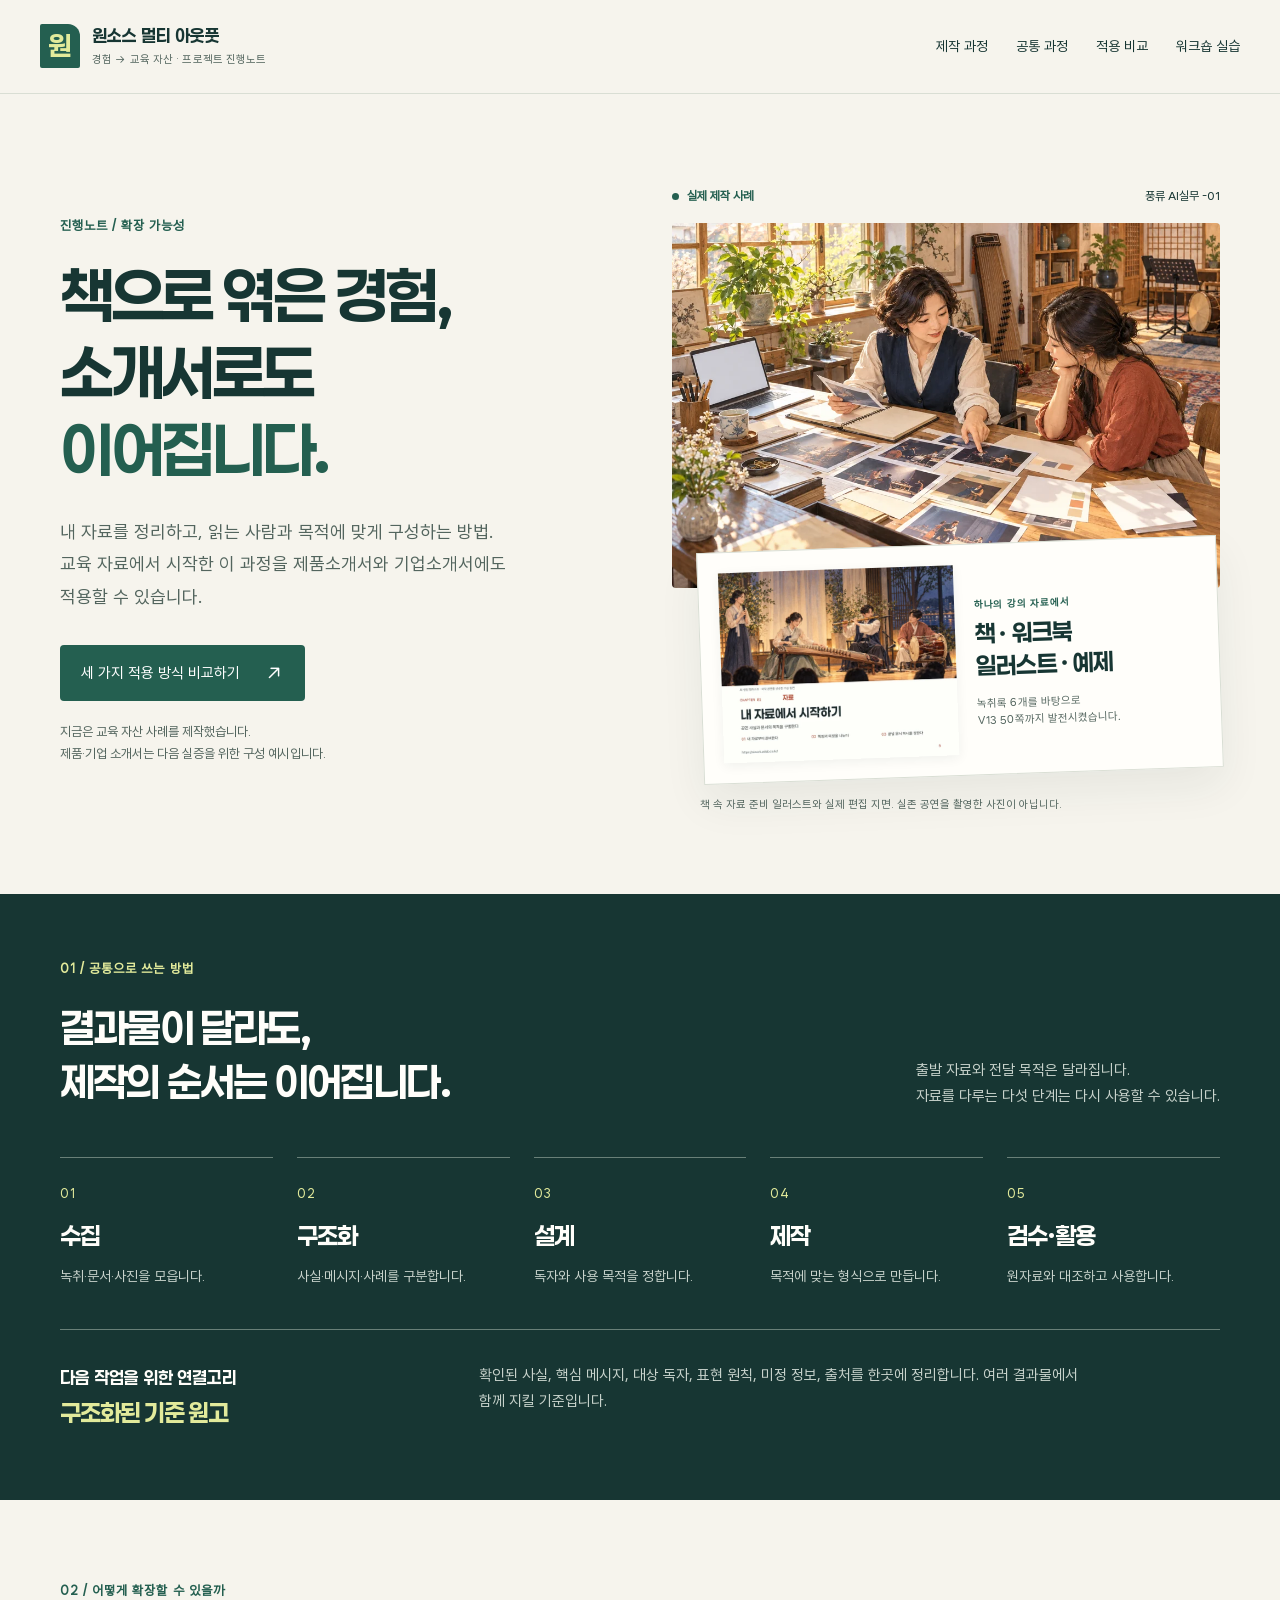
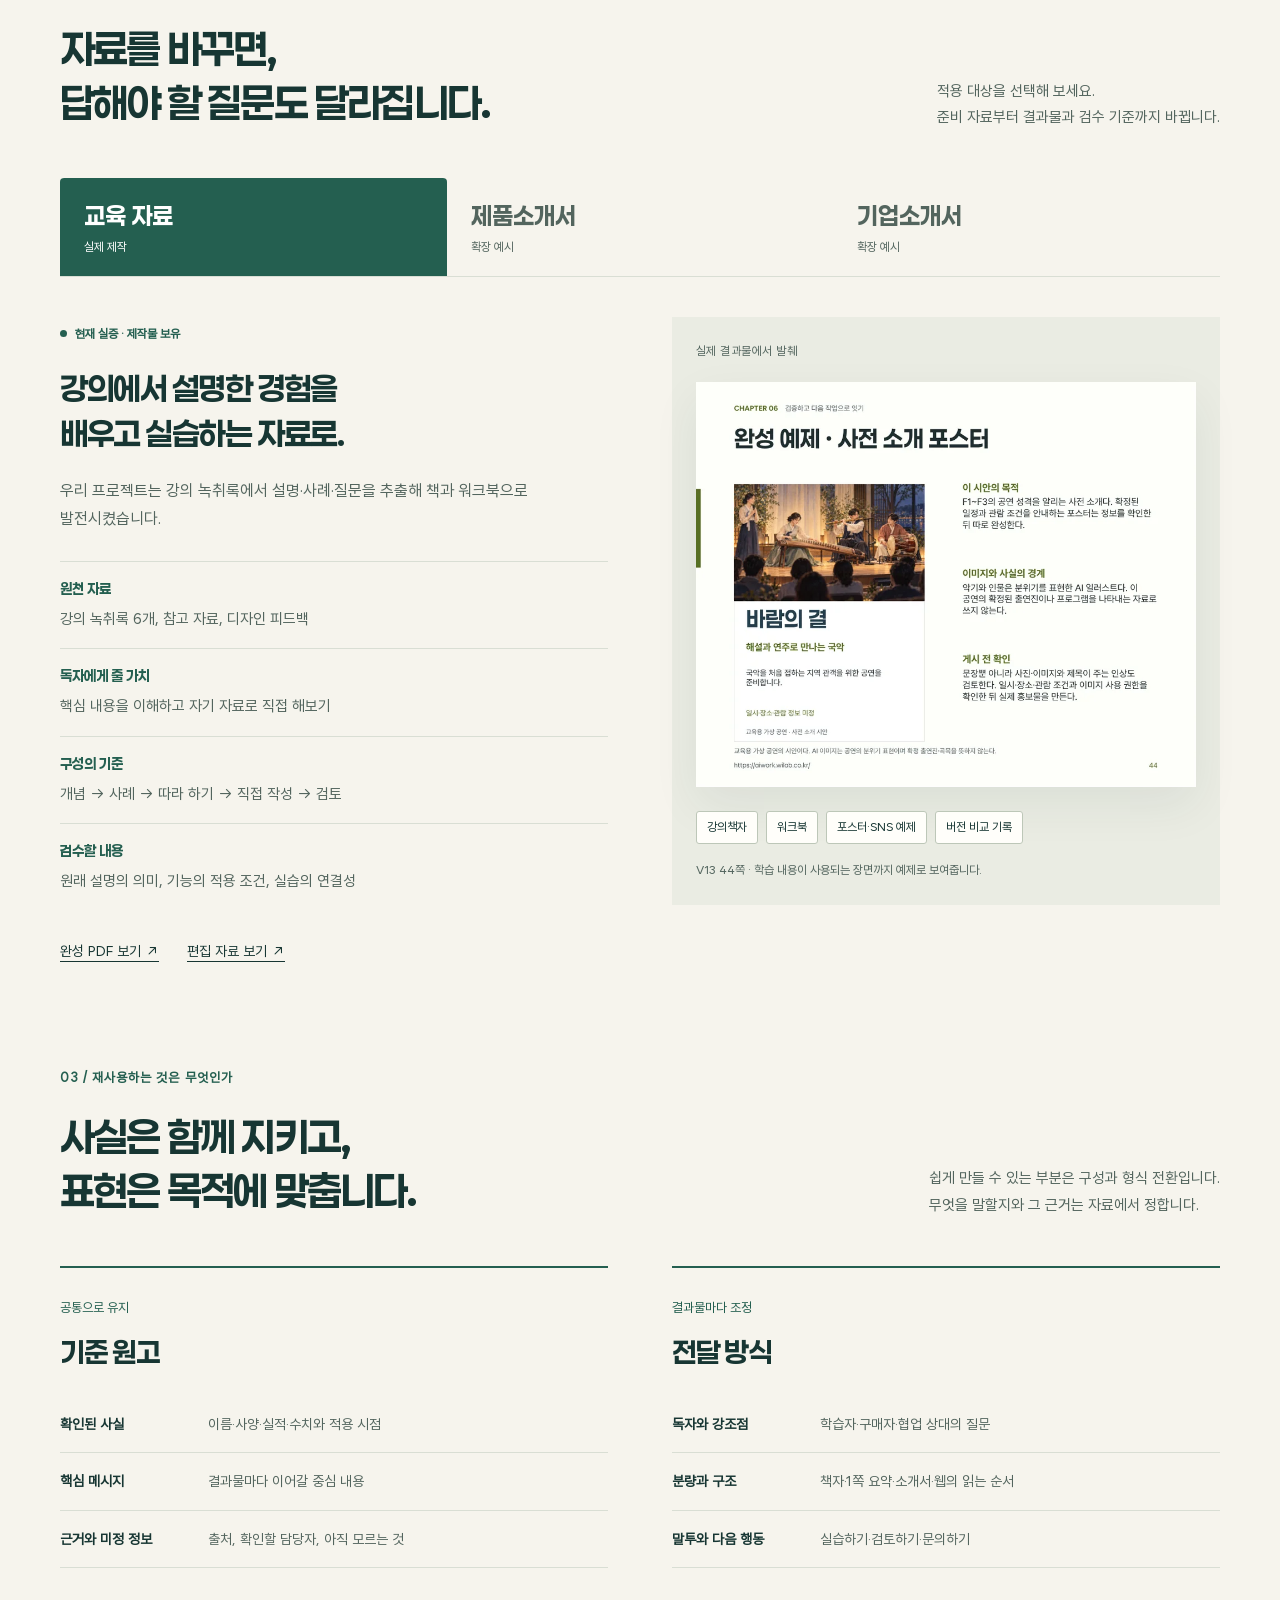
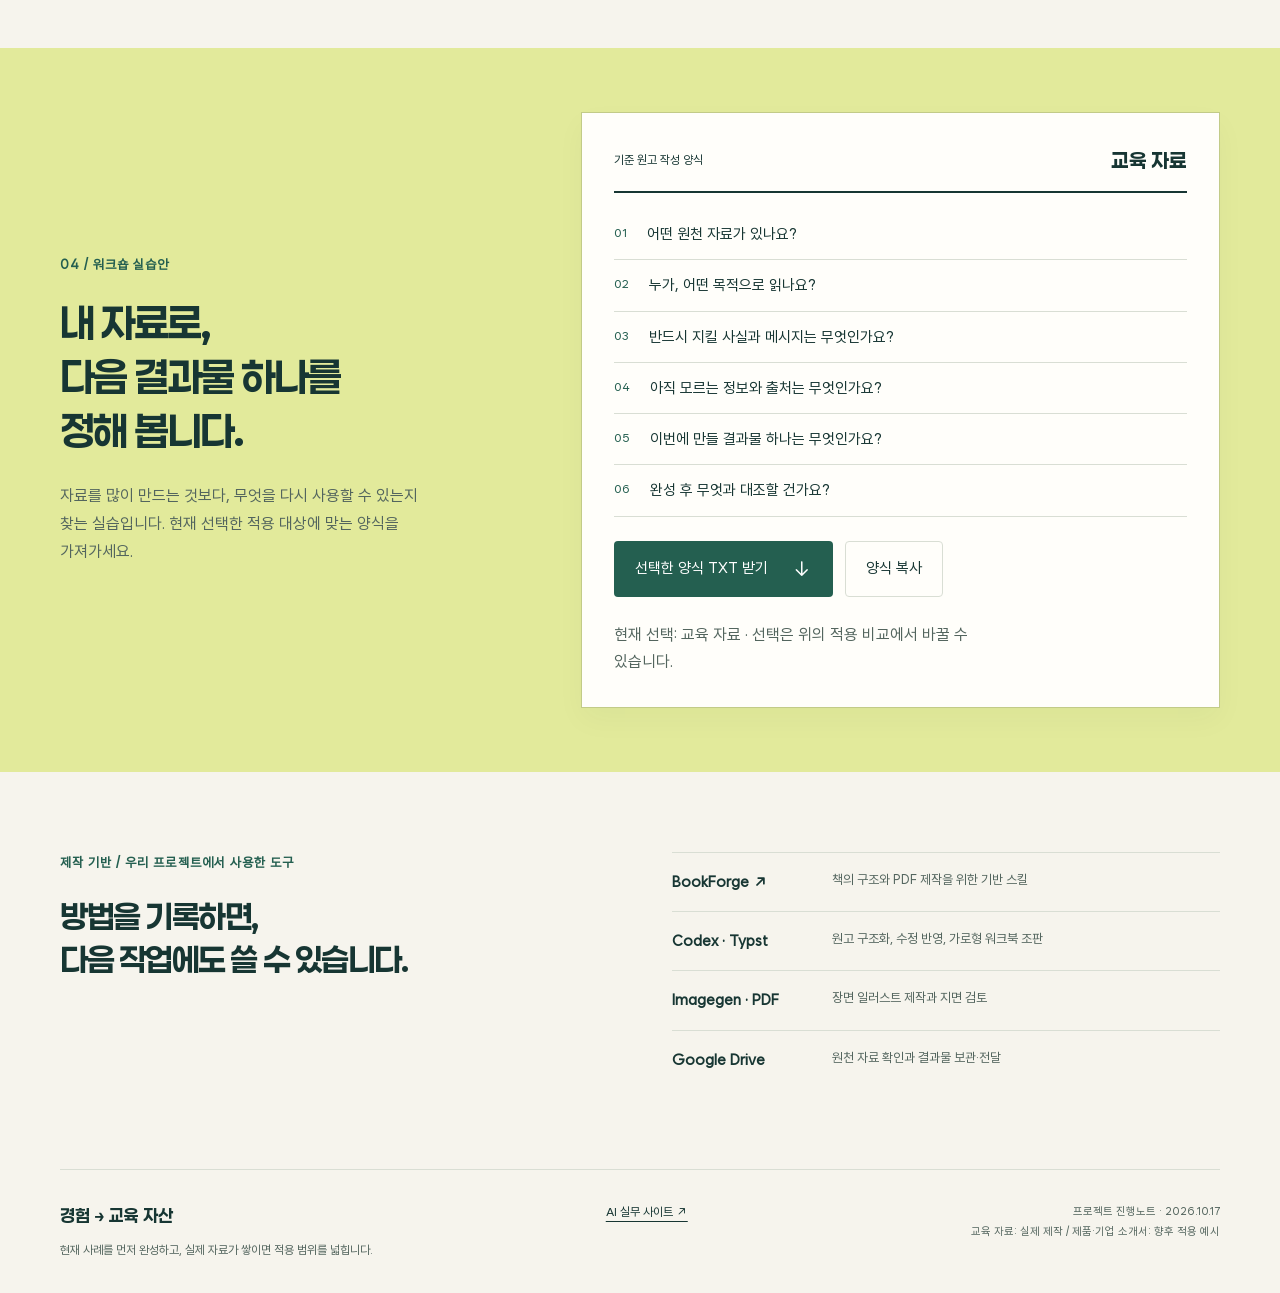
==== expansion.html @ f7e3ece1 "Publish education asset project and workshop site" ====
<!doctype html>
<html lang="ko">
<head>
  <meta charset="utf-8">
  <meta name="viewport" content="width=device-width,initial-scale=1">
  <meta name="description" content="강의 녹취록을 책과 워크북으로 만든 실제 제작 과정에서 제품소개서와 기업소개서로 확장하는 방법을 살펴봅니다.">
  <meta name="theme-color" content="#f6f4ed">
  <title>어디까지 확장할 수 있을까 · 경험에서 교육 자산으로</title>
  <link rel="icon" href="assets/favicon.svg" type="image/svg+xml">
  <link rel="preload" href="assets/WantedSans-Regular.ttf" as="font" type="font/ttf" crossorigin>
  <link rel="stylesheet" href="styles.css">
  <script src="app.js" defer></script>
</head>
<body>
  <a class="skip" href="#main">본문으로 건너뛰기</a>
  <header class="site-header">
    <a class="brand" href="index.html"><span class="brand-mark" aria-hidden="true">원</span><span>원소스 멀티 아웃풋<small>경험 → 교육 자산 · 프로젝트 진행노트</small></span></a>
    <nav aria-label="페이지 목차"><a href="index.html">제작 과정</a><a href="#process">공통 과정</a><a href="#cases">적용 비교</a><a href="#workshop">워크숍 실습</a></nav>
  </header>
  <main id="main">
    <section class="hero section-width" aria-labelledby="hero-title">
      <div class="hero-copy">
        <p class="eyebrow">진행노트 / 확장 가능성</p>
        <h1 id="hero-title">책으로 엮은 경험,<br>소개서로도<br><span>이어집니다.</span></h1>
        <p class="hero-lede">내 자료를 정리하고, 읽는 사람과 목적에 맞게 구성하는 방법. 교육 자료에서 시작한 이 과정을 제품소개서와 기업소개서에도 적용할 수 있습니다.</p>
        <a class="button primary" href="#cases">세 가지 적용 방식 비교하기 <span aria-hidden="true">↗</span></a>
        <p class="hero-note">지금은 교육 자산 사례를 제작했습니다.<br>제품·기업 소개서는 다음 실증을 위한 구성 예시입니다.</p>
      </div>
      <figure class="hero-visual">
        <div class="visual-heading"><span class="status actual">실제 제작 사례</span><span>풍류 AI실무 -01</span></div>
        <img class="scene" src="assets/planning.webp" width="1000" height="667" alt="공연 사진과 문서를 함께 검토하는 자료 준비 장면. 책 제작에 사용한 AI 생성 일러스트." fetchpriority="high">
        <div class="proof-paper">
          <img src="assets/book-page.webp" width="620" height="502" alt="V13 책의 장 도입 지면. 국악 공연 일러스트 아래 제목과 학습 항목이 배치되어 있다.">
          <div><span class="eyebrow">하나의 강의 자료에서</span><strong>책 · 워크북<br>일러스트 · 예제</strong><p>녹취록 6개를 바탕으로<br>V13 50쪽까지 발전시켰습니다.</p></div>
        </div>
        <figcaption>책 속 자료 준비 일러스트와 실제 편집 지면. 실존 공연을 촬영한 사진이 아닙니다.</figcaption>
      </figure>
    </section>

    <section id="process" class="process-band" aria-labelledby="process-title">
      <div class="section-width">
        <div class="section-heading"><div><p class="eyebrow">01 / 공통으로 쓰는 방법</p><h2 id="process-title">결과물이 달라도,<br>제작의 순서는 이어집니다.</h2></div><p>출발 자료와 전달 목적은 달라집니다.<br>자료를 다루는 다섯 단계는 다시 사용할 수 있습니다.</p></div>
        <ol class="steps">
          <li><span>01</span><h3>수집</h3><p>녹취·문서·사진을 모읍니다.</p></li>
          <li><span>02</span><h3>구조화</h3><p>사실·메시지·사례를 구분합니다.</p></li>
          <li><span>03</span><h3>설계</h3><p>독자와 사용 목적을 정합니다.</p></li>
          <li><span>04</span><h3>제작</h3><p>목적에 맞는 형식으로 만듭니다.</p></li>
          <li><span>05</span><h3>검수·활용</h3><p>원자료와 대조하고 사용합니다.</p></li>
        </ol>
        <div class="source-rule"><strong>다음 작업을 위한 연결고리<br><span>구조화된 기준 원고</span></strong><p>확인된 사실, 핵심 메시지, 대상 독자, 표현 원칙, 미정 정보, 출처를 한곳에 정리합니다. 여러 결과물에서 함께 지킬 기준입니다.</p></div>
      </div>
    </section>

    <section id="cases" class="section-width case-section" aria-labelledby="cases-title">
      <div class="section-heading"><div><p class="eyebrow">02 / 어떻게 확장할 수 있을까</p><h2 id="cases-title">자료를 바꾸면,<br>답해야 할 질문도 달라집니다.</h2></div><p>적용 대상을 선택해 보세요.<br>준비 자료부터 결과물과 검수 기준까지 바뀝니다.</p></div>
      <div class="tabs" role="tablist" aria-label="적용 대상 선택">
        <button type="button" role="tab" id="tab-education" aria-selected="true" aria-controls="panel-education" data-case="education">교육 자료<span>실제 제작</span></button>
        <button type="button" role="tab" id="tab-product" aria-selected="false" aria-controls="panel-product" tabindex="-1" data-case="product">제품소개서<span>확장 예시</span></button>
        <button type="button" role="tab" id="tab-company" aria-selected="false" aria-controls="panel-company" tabindex="-1" data-case="company">기업소개서<span>확장 예시</span></button>
      </div>

      <article id="panel-education" class="case-panel" role="tabpanel" aria-labelledby="tab-education" tabindex="0" data-case-panel="education">
        <div class="case-info"><p class="status actual">현재 실증 · 제작물 보유</p><h3>강의에서 설명한 경험을<br>배우고 실습하는 자료로.</h3><p>우리 프로젝트는 강의 녹취록에서 설명·사례·질문을 추출해 책과 워크북으로 발전시켰습니다.</p><dl class="case-facts"><div><dt>원천 자료</dt><dd>강의 녹취록 6개, 참고 자료, 디자인 피드백</dd></div><div><dt>독자에게 줄 가치</dt><dd>핵심 내용을 이해하고 자기 자료로 직접 해보기</dd></div><div><dt>구성의 기준</dt><dd>개념 → 사례 → 따라 하기 → 직접 작성 → 검토</dd></div><div><dt>검수할 내용</dt><dd>원래 설명의 의미, 기능의 적용 조건, 실습의 연결성</dd></div></dl><div class="case-links"><a href="downloads/pungryu-ai-workbook-v13.pdf" target="_blank" rel="noopener">완성 PDF 보기 ↗</a><a href="downloads/editable-manuscript-v13.zip" target="_blank" rel="noopener">편집 자료 보기 ↗</a></div></div>
        <div class="case-visual education-visual"><div class="paper-label">실제 결과물에서 발췌</div><img src="assets/example-page.webp" width="900" height="729" alt="국악 공연 포스터 시안과 제작 목적, 이미지와 사실의 구분, 게시 전 검토 설명을 함께 배치한 V13 44쪽." loading="lazy"><div class="output-tags"><span>강의책자</span><span>워크북</span><span>포스터·SNS 예제</span><span>버전 비교 기록</span></div><p class="visual-caption">V13 44쪽 · 학습 내용이 사용되는 장면까지 예제로 보여줍니다.</p></div>
      </article>

      <article id="panel-product" class="case-panel" role="tabpanel" aria-labelledby="tab-product" tabindex="0" data-case-panel="product" hidden>
        <div class="case-info"><p class="status proposed">향후 적용 예시 · 실증 전</p><h3>제품 정보를 모아,<br>고객이 선택할 이유로.</h3><p>제품의 사양을 나열하는 데서 출발해, 누구의 어떤 문제를 해결하는지 설명하는 소개서로 구성할 수 있습니다.</p><dl class="case-facts"><div><dt>원천 자료</dt><dd>제품 사진, 사양표, 사용법, 사용 사례, 성능 근거</dd></div><div><dt>독자에게 줄 가치</dt><dd>제품이 필요한 이유와 내 상황에 맞는지 판단하기</dd></div><div><dt>구성의 기준</dt><dd>고객 문제 → 제품 가치 → 특징·사용법 → 근거 → 문의</dd></div><div><dt>검수할 내용</dt><dd>모델명·사양·가격, 성능 표현의 근거, 사진과 실제 제품의 일치</dd></div></dl><p class="case-boundary">현재 제품소개서를 완성했다는 뜻은 아닙니다. 실제 제품 자료를 확보한 뒤 같은 과정으로 검증할 다음 적용안입니다.</p></div>
        <div class="case-visual"><div class="paper-label">제품소개서 구성 예시</div><div class="document product-document"><div class="document-top">PRODUCT / 제품명 입력</div><h4>누구의 어떤 문제를<br>해결하는 제품인가?</h4><div class="product-photo-slot"><span>실제 제품 사진을 넣는 자리</span></div><div class="document-body"><div><span>01</span><strong>고객의 상황</strong><p>어떤 불편과 필요가 있는가</p></div><div><span>02</span><strong>핵심 가치</strong><p>확인된 특징이 어떤 도움을 주는가</p></div><div><span>03</span><strong>선택의 근거</strong><p>사양·사용 사례·검증 자료로 설명</p></div></div></div><div class="output-tags"><span>상세 소개서</span><span>영업용 1쪽 요약</span><span>제안서 삽입 페이지</span><span>웹 제품 소개</span></div></div>
      </article>

      <article id="panel-company" class="case-panel" role="tabpanel" aria-labelledby="tab-company" tabindex="0" data-case-panel="company" hidden>
        <div class="case-info"><p class="status proposed">향후 적용 예시 · 실증 전</p><h3>회사의 자료를 모아,<br>함께 일할 이유로.</h3><p>회사 개요와 실적을 정리한 기준 원고에서 출발해, 만나는 고객과 제안 목적에 맞는 기업소개서를 구성할 수 있습니다.</p><dl class="case-facts"><div><dt>원천 자료</dt><dd>회사 개요, 주요 사업, 핵심 역량, 프로젝트 기록, 인증 자료</dd></div><div><dt>독자에게 줄 가치</dt><dd>어떤 일을 맡길 수 있고, 왜 협업할 만한지 판단하기</dd></div><div><dt>구성의 기준</dt><dd>회사 정체성 → 해결할 문제 → 역량 → 실적 → 협업 제안</dd></div><div><dt>검수할 내용</dt><dd>연혁·인증·실적, 공개 가능한 고객사와 사례, 제공 가능한 업무 범위</dd></div></dl><p class="case-boundary">현재 기업소개서를 제작·검증한 사례는 아닙니다. 실제 회사 자료와 공개 범위를 확인한 뒤 진행할 적용안입니다.</p></div>
        <div class="case-visual"><div class="paper-label">기업소개서 구성 예시</div><div class="document company-document"><div class="document-top">COMPANY / 회사명 입력</div><h4>어떤 일을 맡길 수 있는<br>회사인가?</h4><p class="document-intro">대상 고객과 제공하는 가치를 한 문장으로 정리합니다.</p><div class="company-capabilities"><span>주요 사업</span><span>핵심 역량</span><span>검증된 실적</span></div><div class="company-case"><small>프로젝트 사례</small><strong>과제 · 수행 내용 · 확인된 결과</strong><p>고객명과 수치는 공개 가능한 실제 자료로 채웁니다.</p></div><p class="document-close">이번 고객에게 제안할 협업 범위</p></div><div class="output-tags"><span>기업소개서</span><span>미팅용 요약본</span><span>고객별 제안 자료</span><span>회사 웹 소개</span></div></div>
      </article>
      <noscript><p class="no-script">선택 기능은 JavaScript가 필요합니다. 교육 자료는 개념·사례·실습을, 제품소개서는 고객 문제·제품 가치·근거를, 기업소개서는 회사 정체성·역량·실적·협업을 중심으로 구성합니다. 아래 공통 과정과 실습 항목은 그대로 읽을 수 있습니다.</p></noscript>
    </section>

    <section class="section-width reuse-section" aria-labelledby="reuse-title">
      <div class="section-heading"><div><p class="eyebrow">03 / 재사용하는 것은 무엇인가</p><h2 id="reuse-title">사실은 함께 지키고,<br>표현은 목적에 맞춥니다.</h2></div><p>쉽게 만들 수 있는 부분은 구성과 형식 전환입니다.<br>무엇을 말할지와 그 근거는 자료에서 정합니다.</p></div>
      <div class="reuse-columns"><div><span class="reuse-kicker">공통으로 유지</span><h3>기준 원고</h3><ul><li><strong>확인된 사실</strong><span>이름·사양·실적·수치와 적용 시점</span></li><li><strong>핵심 메시지</strong><span>결과물마다 이어갈 중심 내용</span></li><li><strong>근거와 미정 정보</strong><span>출처, 확인할 담당자, 아직 모르는 것</span></li></ul></div><div><span class="reuse-kicker">결과물마다 조정</span><h3>전달 방식</h3><ul><li><strong>독자와 강조점</strong><span>학습자·구매자·협업 상대의 질문</span></li><li><strong>분량과 구조</strong><span>책자·1쪽 요약·소개서·웹의 읽는 순서</span></li><li><strong>말투와 다음 행동</strong><span>실습하기·검토하기·문의하기</span></li></ul></div></div>
    </section>

    <section id="workshop" class="workshop-band" aria-labelledby="workshop-title"><div class="section-width workshop-grid"><div><p class="eyebrow">04 / 워크숍 실습안</p><h2 id="workshop-title">내 자료로,<br>다음 결과물 하나를<br>정해 봅니다.</h2><p>자료를 많이 만드는 것보다, 무엇을 다시 사용할 수 있는지 찾는 실습입니다. 현재 선택한 적용 대상에 맞는 양식을 가져가세요.</p></div><div class="worksheet"><div class="worksheet-head"><span>기준 원고 작성 양식</span><strong id="template-kind">교육 자료</strong></div><ol><li><span>01</span>어떤 원천 자료가 있나요?</li><li><span>02</span>누가, 어떤 목적으로 읽나요?</li><li><span>03</span>반드시 지킬 사실과 메시지는 무엇인가요?</li><li><span>04</span>아직 모르는 정보와 출처는 무엇인가요?</li><li><span>05</span>이번에 만들 결과물 하나는 무엇인가요?</li><li><span>06</span>완성 후 무엇과 대조할 건가요?</li></ol><div class="worksheet-actions"><button class="button primary" id="download-template" type="button">선택한 양식 TXT 받기 <span aria-hidden="true">↓</span></button><button class="button secondary" id="copy-template" type="button">양식 복사</button></div><p id="copy-status" class="copy-status" role="status" aria-live="polite">현재 선택: 교육 자료 · 선택은 위의 적용 비교에서 바꿀 수 있습니다.</p></div></div></section>

    <section id="tools" class="section-width tools-section" aria-labelledby="tools-title"><div><p class="eyebrow">제작 기반 / 우리 프로젝트에서 사용한 도구</p><h2 id="tools-title">방법을 기록하면,<br>다음 작업에도 쓸 수 있습니다.</h2></div><div class="tool-list"><a href="https://github.com/gongnyang/bookforge" target="_blank" rel="noopener"><strong>BookForge ↗</strong><span>책의 구조와 PDF 제작을 위한 기반 스킬</span></a><div><strong>Codex · Typst</strong><span>원고 구조화, 수정 반영, 가로형 워크북 조판</span></div><div><strong>Imagegen · PDF</strong><span>장면 일러스트 제작과 지면 검토</span></div><div><strong>Google Drive</strong><span>원천 자료 확인과 결과물 보관·전달</span></div></div></section>
  </main>
  <footer class="site-footer section-width"><div><strong>경험 → 교육 자산</strong><p>현재 사례를 먼저 완성하고, 실제 자료가 쌓이면 적용 범위를 넓힙니다.</p></div><a href="https://aiwork.wilab.co.kr/" target="_blank" rel="noopener">AI 실무 사이트 ↗</a><small>프로젝트 진행노트 · 2026.10.17<br>교육 자료: 실제 제작 / 제품·기업 소개서: 향후 적용 예시</small></footer>
</body>
</html>
---- styles.css ----
@font-face{font-family:Wanted;src:url('assets/WantedSans-Regular.ttf') format('truetype');font-weight:400;font-display:swap}
@font-face{font-family:Paperlogy;src:url('assets/Paperlogy-7Bold.ttf') format('truetype');font-weight:700;font-display:swap}
:root{--paper:#f6f4ed;--surface:#fffefa;--ink:#173633;--muted:#53655e;--line:#d9ded4;--green:#245f50;--lime:#e2ea9b;--rust:#a9442d;--brown:#8a4b15;--white:#fff;--space:4px;--radius:4px;--shadow:0 18px 44px #17363312;--body:Wanted,Arial,sans-serif;--display:Paperlogy,Wanted,sans-serif}
.skip:not(:focus){clip-path:inset(50%)}
*{box-sizing:border-box}html{scroll-behavior:smooth;scroll-padding-top:112px}body{margin:0;background:var(--paper);color:var(--ink);font:400 17px/1.75 var(--body);word-break:keep-all;overflow-wrap:break-word}a{color:inherit;text-underline-offset:5px}button{font:inherit}button,a{-webkit-tap-highlight-color:transparent}button{cursor:pointer}img{max-width:100%;height:auto;display:block}h1,h2,h3,h4,p,figure{margin:0}h1,h2,h3,h4{font-family:var(--display);font-weight:700;letter-spacing:-.045em;line-height:1.35}p{color:var(--muted)}ul,ol{padding:0;margin:0}a:focus-visible,button:focus-visible,[tabindex]:focus-visible{outline:3px solid var(--rust);outline-offset:5px}.section-width{width:min(1160px,calc(100% - 80px));margin-inline:auto}.eyebrow{font-size:13px;letter-spacing:.08em;font-weight:700;color:var(--green);margin-bottom:20px}.skip{position:fixed;top:8px;left:16px;transform:translateY(-180%);padding:12px 20px;background:var(--ink);color:var(--white);z-index:20}.skip:focus{transform:none}
.site-header{max-width:1320px;margin:auto;display:flex;align-items:center;justify-content:space-between;gap:24px;padding:24px 40px;border-bottom:1px solid var(--line);background:var(--paper)}.brand{text-decoration:none;display:flex;gap:12px;align-items:center;font-family:var(--display);font-size:17px;line-height:1.4}.brand-mark{width:40px;height:44px;background:var(--green);color:var(--lime);display:grid;place-items:center;font-size:27px;border-radius:2px 12px 2px 2px}.brand small{display:block;font:400 11px/1.5 var(--body);color:var(--muted);letter-spacing:.01em;margin-top:4px}.site-header nav{display:flex;gap:28px;font-size:14px}.site-header nav a{text-decoration:none;padding-block:10px}.site-header nav a:hover{color:var(--rust);text-decoration:underline}
.hero{display:grid;grid-template-columns:1fr 1fr;gap:64px;padding-block:72px 80px;align-items:center}.hero h1{font-size:clamp(42px,4.8vw,68px);line-height:1.25;letter-spacing:-.055em}.hero h1 span{color:var(--green)}.hero-lede{max-width:450px;font-size:18px;line-height:1.8;margin-top:28px}.button{min-height:48px;padding:12px 20px;display:inline-flex;align-items:center;justify-content:center;gap:24px;text-decoration:none;border:1px solid transparent;border-radius:var(--radius);font-size:15px;line-height:1.5}.button span{font-size:20px}.primary{color:var(--white);background:var(--green)}.primary:hover{background:var(--ink)}.secondary{background:transparent;color:var(--ink);border-color:var(--line)}.secondary:hover{background:var(--paper)}.hero .button{margin-top:32px}.hero-note{font-size:13px;margin-top:20px;line-height:1.7}.hero-visual{min-width:0;position:relative;padding-top:20px}.visual-heading{font-size:12px;display:flex;justify-content:space-between;align-items:center;gap:16px;padding-bottom:16px}.status{font-size:12px;line-height:1.5;font-weight:700;display:inline-flex;align-items:center;gap:8px;color:var(--green)}.status:before{content:'';width:7px;height:7px;flex:none;border-radius:50%;background:currentColor}.proposed{color:var(--brown)}.scene{width:100%;border-radius:var(--radius);aspect-ratio:1.5;object-fit:cover}.proof-paper{position:relative;margin-top:-44px;margin-left:28px;background:var(--surface);padding:20px;display:grid;grid-template-columns:1.05fr 1fr;gap:20px;box-shadow:var(--shadow);border:1px solid var(--line);align-items:center;transform:rotate(-2deg)}.proof-paper img{box-shadow:0 3px 12px #17363310}.proof-paper strong{font:700 24px/1.35 var(--display);display:block;letter-spacing:-.035em}.proof-paper .eyebrow{font-size:10px;margin-bottom:8px}.proof-paper p{font-size:11px;line-height:1.6;margin-top:12px}.hero-visual figcaption{font-size:11px;line-height:1.7;margin-top:20px;padding-left:28px;color:var(--muted)}
.section-heading{display:flex;align-items:flex-end;justify-content:space-between;gap:40px;margin-bottom:48px}.section-heading h2,.workshop-grid h2,.tools-section h2{font-size:40px}.section-heading>p{max-width:380px;font-size:15px}.process-band{background:var(--ink);color:var(--surface);padding-block:64px}.process-band .eyebrow{color:var(--lime)}.process-band p{color:#c7d2cb}.steps{display:grid;grid-template-columns:repeat(5,minmax(0,1fr));gap:24px;list-style:none}.steps li{border-top:1px solid #698078;padding-top:20px}.steps li>span{font-size:13px;color:var(--lime);letter-spacing:.06em}.steps h3{font-size:24px;margin:12px 0}.steps p{font-size:14px}.source-rule{border-top:1px solid #698078;margin-top:40px;padding-top:32px;display:grid;grid-template-columns:1fr 2fr;gap:48px}.source-rule strong{font:700 17px/1.8 var(--display)}.source-rule strong span{color:var(--lime);font-size:24px;letter-spacing:-.04em}.source-rule p{font-size:15px;max-width:600px}
.case-section{padding-block:80px 64px}.tabs{display:grid;grid-template-columns:repeat(3,minmax(0,1fr));gap:0;border-bottom:1px solid var(--line);margin-bottom:40px}.tabs button{padding:20px 24px;min-height:88px;border:0;color:var(--muted);background:transparent;text-align:left;font:700 24px/1.5 var(--display);border-radius:var(--radius) var(--radius) 0 0}.tabs span{display:block;font:400 12px/1.5 var(--body);margin-top:4px}.tabs button[aria-selected=true]{background:var(--green);color:var(--white)}.tabs button[aria-selected=false]:hover{background:#e8ece3;color:var(--ink)}.case-panel{display:grid;grid-template-columns:1fr 1fr;gap:64px;align-items:start}.case-panel[hidden]{display:none}.case-info h3{font-size:32px;line-height:1.4;margin:20px 0}.case-info>p:not(.status){font-size:16px}.case-facts{margin:28px 0 0}.case-facts>div{padding:16px 0;border-top:1px solid var(--line)}.case-facts dt{font:700 14px/1.5 var(--display);color:var(--green);margin-bottom:8px}.case-facts dd{margin:0;font-size:15px;line-height:1.7;color:var(--muted)}.case-links{display:flex;flex-wrap:wrap;gap:12px 28px;margin-top:20px;font-size:14px}.case-links a{padding-block:8px}.case-boundary{border-top:1px solid var(--line);padding-top:20px;margin-top:4px;font-size:13px!important;line-height:1.8}.case-visual{background:#eaece3;padding:24px}.paper-label{font-size:12px;letter-spacing:.04em;color:var(--muted);margin-bottom:20px}.case-visual>img{background:var(--surface);box-shadow:var(--shadow);width:100%}.output-tags{display:flex;gap:8px;flex-wrap:wrap;margin-top:24px}.output-tags span{border:1px solid #bdc7b8;border-radius:3px;padding:5px 10px;font-size:12px;color:var(--ink);background:var(--surface)}.visual-caption{font-size:12px;line-height:1.7;margin-top:16px}.document{background:var(--surface);padding:28px;min-height:440px;box-shadow:var(--shadow)}.document-top{font-size:10px;letter-spacing:.08em;border-bottom:1px solid var(--line);padding-bottom:12px;color:var(--muted)}.document h4{font-size:26px;margin-top:24px;line-height:1.4}.product-photo-slot{margin-top:24px;min-height:92px;background:#f0e4d5;display:grid;place-items:center;color:var(--brown);border:1px dashed #bc9669;font-size:12px}.document-body{margin-top:24px;display:grid;gap:12px}.document-body>div{display:grid;grid-template-columns:24px 1fr;gap:0 8px}.document-body span{font-size:12px;color:var(--brown);grid-row:span 2}.document-body strong{font-size:13px}.document-body p{font-size:12px}.document-intro{font-size:13px;margin-top:20px}.company-capabilities{display:flex;flex-wrap:wrap;gap:8px;margin-top:24px}.company-capabilities span{background:#e5ecdf;color:var(--green);padding:8px;font-size:12px}.company-case{border-top:1px solid var(--line);margin-top:28px;padding-top:20px}.company-case small{font-size:11px;color:var(--green)}.company-case strong{display:block;font-size:14px;margin-top:8px}.company-case p{font-size:12px;margin-top:12px}.document-close{font-size:12px;margin-top:28px;border-top:1px solid var(--line);padding-top:16px}.no-script{margin-top:24px;padding:20px;border:1px solid var(--line)}
.reuse-section{padding-block:32px 80px}.reuse-columns{display:grid;grid-template-columns:1fr 1fr;gap:64px}.reuse-columns>div{border-top:2px solid var(--green);padding-top:24px}.reuse-kicker{font-size:13px;color:var(--green)}.reuse-columns h3{font-size:28px;margin-top:12px}.reuse-columns ul{list-style:none;margin-top:24px}.reuse-columns li{display:grid;grid-template-columns:132px 1fr;gap:16px;padding:16px 0;border-bottom:1px solid var(--line);font-size:14px}.reuse-columns li>span{color:var(--muted)}
.workshop-band{background:var(--lime);padding-block:64px}.workshop-grid{display:grid;grid-template-columns:1fr 1.4fr;gap:64px;align-items:center}.workshop-grid>div>p:not(.eyebrow){margin-top:24px;font-size:16px;max-width:360px}.worksheet{background:var(--surface);border:1px solid #c2cb88;padding:32px;box-shadow:0 12px 28px #17363309}.worksheet-head{display:flex;justify-content:space-between;gap:16px;align-items:center;padding-bottom:16px;border-bottom:2px solid var(--ink);font-size:12px}.worksheet-head strong{font:700 20px/1.5 var(--display)}.worksheet ol{list-style:none;margin-top:16px}.worksheet li{padding:12px 0;border-bottom:1px solid var(--line);font-size:15px;display:flex;gap:20px}.worksheet li>span{font-size:12px;color:var(--green);line-height:2.1}.worksheet-actions{display:flex;gap:12px;flex-wrap:wrap;margin-top:24px}.copy-status{min-height:24px;font-size:11px;line-height:1.7;margin-top:16px}
.tools-section{padding-block:80px;display:grid;grid-template-columns:1fr 1fr;gap:64px}.tools-section h2{font-size:32px}.tool-list{display:grid;gap:0}.tool-list>a,.tool-list>div{padding:16px 0;border-top:1px solid var(--line);text-decoration:none;display:grid;grid-template-columns:140px 1fr;gap:20px}.tool-list a:hover strong{text-decoration:underline}.tool-list strong{font-size:15px}.tool-list span{font-size:13px;color:var(--muted)}.site-footer{border-top:1px solid var(--line);padding-block:32px;display:grid;grid-template-columns:1.5fr .7fr 1fr;gap:32px;align-items:start}.site-footer strong{font:700 17px/1.6 var(--display)}.site-footer p,.site-footer a{font-size:12px}.site-footer p{margin-top:8px}.site-footer small{font-size:11px;color:var(--muted);text-align:right;line-height:1.8}
@media(min-width:1600px){.hero{gap:80px;padding-block:96px}.hero h1{font-size:72px}}
@media(max-width:1100px){.hero{gap:40px}.section-heading h2,.workshop-grid h2{font-size:34px}.proof-paper{margin-left:12px;gap:12px;padding:16px}.proof-paper strong{font-size:20px}.proof-paper p{font-size:10px}.proof-paper .eyebrow{font-size:9px}.case-panel,.reuse-columns,.workshop-grid,.tools-section{gap:40px}.document{padding:24px}}
@media(max-width:960px){.section-width{width:calc(100% - 48px)}.site-header{padding:20px 24px}.site-header nav{gap:16px;font-size:13px}.brand{font-size:15px}.brand small{font-size:10px}.hero{grid-template-columns:1fr;gap:40px;padding-block:48px 64px}.hero-copy{max-width:640px}.hero h1{font-size:56px}.hero h1 br:nth-of-type(2){display:none}.hero-lede{max-width:560px}.hero-visual{max-width:620px;justify-self:center;width:100%;padding-top:0}.proof-paper{margin-left:48px;margin-top:-48px;padding:24px;gap:24px}.proof-paper strong{font-size:28px}.proof-paper p{font-size:13px}.proof-paper .eyebrow{font-size:11px}.steps{gap:16px}.steps h3{font-size:21px}.steps p{font-size:13px}.source-rule{gap:32px}.case-panel{grid-template-columns:1fr 1fr;gap:28px}.case-info h3{font-size:26px}.case-visual{padding:16px}.document{padding:20px;min-height:440px}.document h4{font-size:23px}.section-heading{align-items:start;gap:24px}.section-heading>p{max-width:280px}.reuse-columns{gap:32px}.reuse-columns li{grid-template-columns:1fr;gap:4px}.workshop-grid,.tools-section{grid-template-columns:1fr}.workshop-grid>div>p:not(.eyebrow){max-width:560px}.workshop-grid h2 br:nth-of-type(2){display:none}.tool-list>a,.tool-list>div{grid-template-columns:180px 1fr}.site-footer{grid-template-columns:1.4fr 1fr}.site-footer small{grid-column:1/-1;text-align:left}}
@media(max-width:620px){html{scroll-padding-top:24px}.section-width{width:calc(100% - 40px)}.site-header{padding:16px 20px;align-items:flex-start}.brand-mark{width:32px;height:36px;font-size:23px}.brand{font-size:13px;gap:8px}.brand small{max-width:180px;font-size:9px}.site-header nav{flex-direction:column;gap:0;text-align:right;font-size:11px;line-height:1.5}.site-header nav a{padding:3px 0}.hero{padding-block:40px 48px;gap:32px}.hero h1{font-size:42px;line-height:1.3}.hero h1 br:nth-of-type(2){display:initial}.eyebrow{font-size:11px;margin-bottom:16px}.hero-lede{font-size:16px;margin-top:24px}.hero .button{margin-top:24px}.hero-note{font-size:12px}.hero-visual{padding-top:8px}.visual-heading{font-size:10px;gap:8px}.status{font-size:11px}.proof-paper{margin-left:12px;margin-top:-24px;gap:12px;padding:12px}.proof-paper strong{font-size:20px}.proof-paper p{font-size:10px;margin-top:8px}.proof-paper .eyebrow{font-size:8px}.hero-visual figcaption{padding-left:12px;font-size:10px;margin-top:16px}.section-heading{display:block;margin-bottom:32px}.section-heading h2,.workshop-grid h2,.tools-section h2{font-size:28px;line-height:1.45}.section-heading>p{margin-top:20px;max-width:100%;font-size:14px}.section-heading>p br{display:none}.process-band{padding-block:48px}.steps{grid-template-columns:1fr;gap:0}.steps li{display:grid;grid-template-columns:24px 80px 1fr;gap:12px;align-items:start;padding:16px 0}.steps h3{margin:0;font-size:18px;line-height:1.6}.steps li>span{font-size:11px;line-height:2.5}.steps p{font-size:13px;line-height:1.8}.source-rule{grid-template-columns:1fr;gap:16px;padding-top:24px;margin-top:24px}.source-rule strong{font-size:15px}.source-rule strong span{font-size:23px}.source-rule p{font-size:14px}.case-section{padding-block:48px 32px}.tabs{margin-bottom:28px}.tabs button{font-size:17px;padding:16px 10px;min-height:80px;line-height:1.5;white-space:nowrap}.tabs span{font-size:10px}.case-panel{grid-template-columns:1fr;gap:28px}.case-info h3{font-size:27px}.case-info>p:not(.status){font-size:15px}.case-facts dd{font-size:14px}.case-visual{padding:20px}.document{padding:24px;min-height:420px}.document h4{font-size:25px}.case-boundary{font-size:12px!important}.output-tags{gap:6px;margin-top:20px}.output-tags span{font-size:11px;padding:5px 8px}.reuse-section{padding-block:24px 48px}.reuse-columns{grid-template-columns:1fr;gap:32px}.reuse-columns h3{font-size:25px}.reuse-columns li{grid-template-columns:110px 1fr;gap:12px;font-size:13px}.workshop-band{padding-block:48px}.workshop-grid{gap:32px}.workshop-grid>div>p:not(.eyebrow){font-size:15px}.worksheet{padding:24px 20px}.worksheet-head{align-items:flex-start;flex-direction:column;gap:8px}.worksheet-head strong{font-size:19px}.worksheet li{font-size:14px;gap:12px}.worksheet-actions{gap:8px}.worksheet-actions .button{padding:12px 14px;gap:8px;font-size:13px}.copy-status{font-size:10px}.tools-section{padding-block:48px;gap:24px}.tool-list>a,.tool-list>div{grid-template-columns:1fr;gap:4px}.tool-list strong{font-size:15px}.tool-list span{font-size:13px}.site-footer{grid-template-columns:1fr;gap:20px}.site-footer small{grid-column:auto}.site-footer p{font-size:12px}}
@media(prefers-reduced-motion:reduce){html{scroll-behavior:auto}*{transition:none!important;animation:none!important}}
@media print{.site-header nav,.hero .button,.worksheet-actions,.copy-status{display:none}.section-width{width:100%}.site-header{padding:20px 0}.hero{padding-top:32px}.case-panel[hidden]{display:grid;break-before:page}.process-band{color:var(--ink);background:var(--paper)}.process-band p,.process-band .eyebrow{color:var(--ink)}.source-rule strong span{color:var(--green)}.case-panel,.reuse-columns,.workshop-grid{break-inside:avoid}.tabs{display:none}.tools-section{padding-block:32px}}
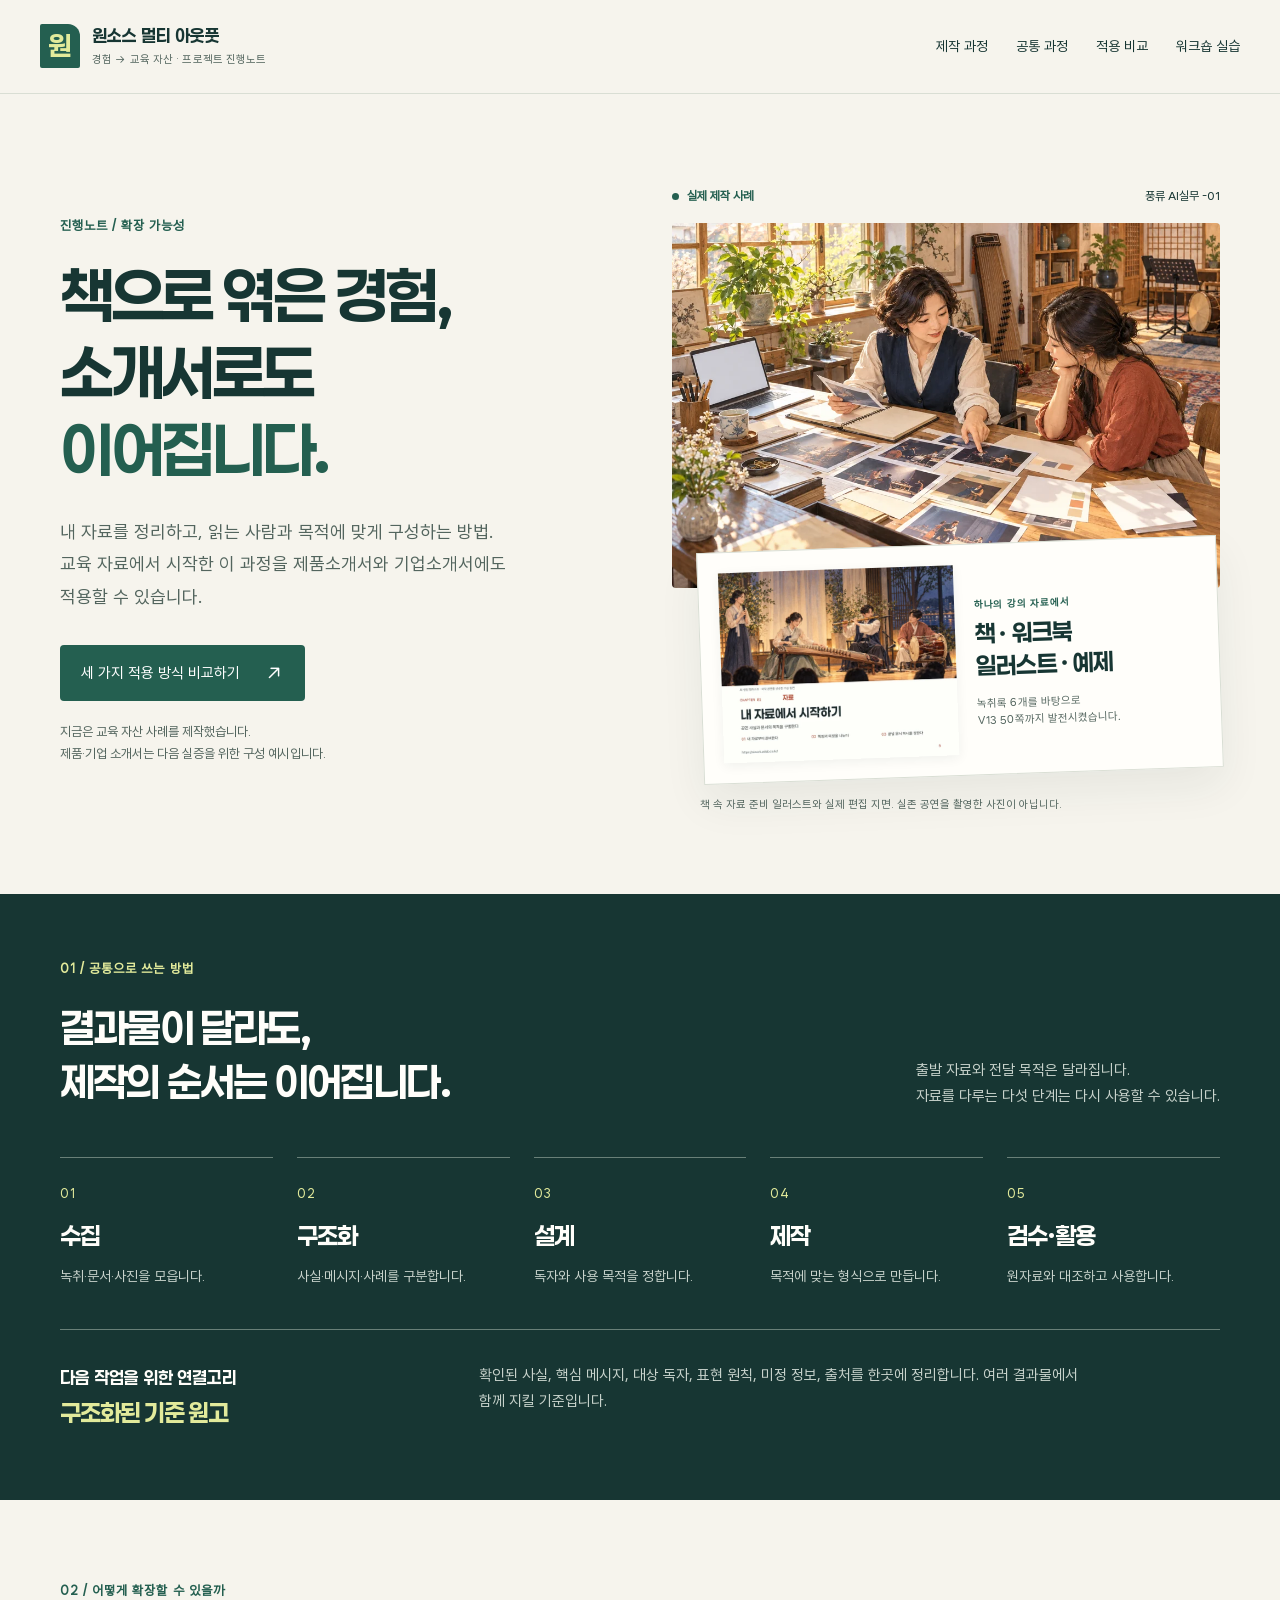
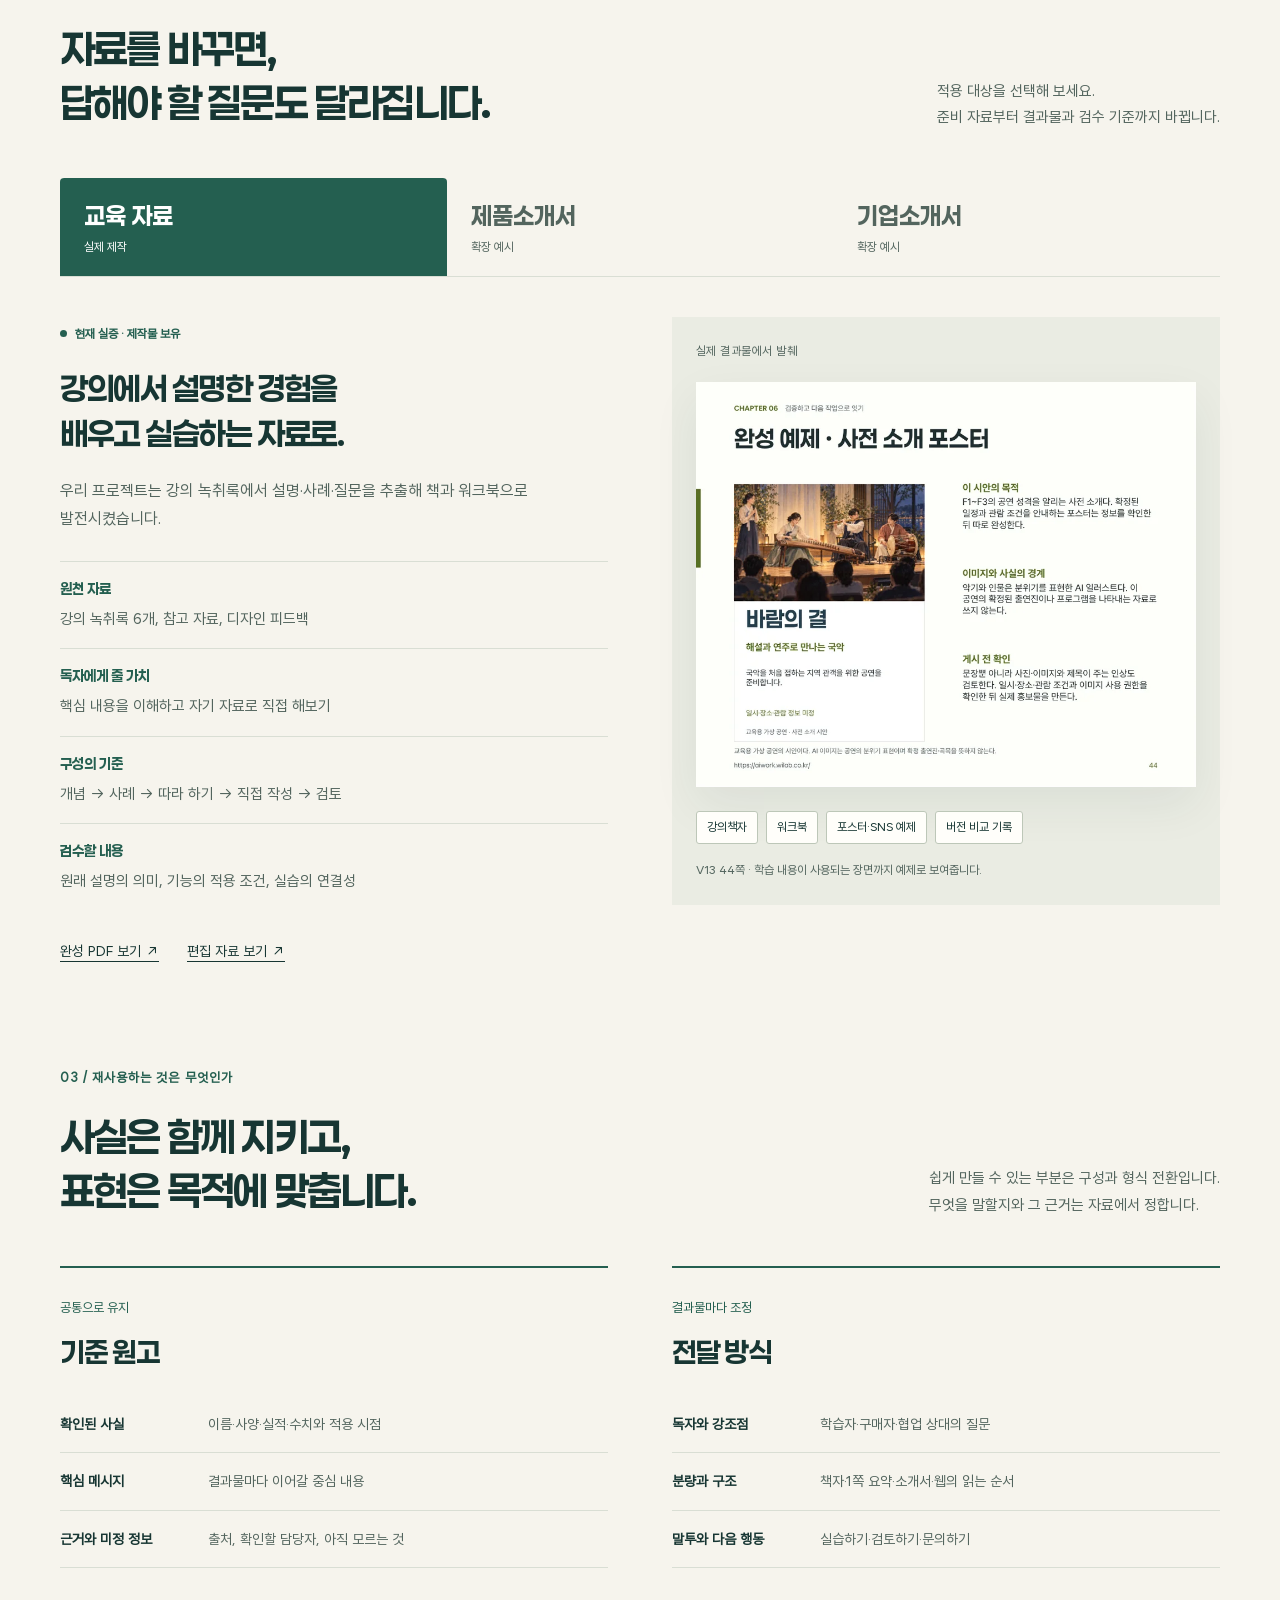
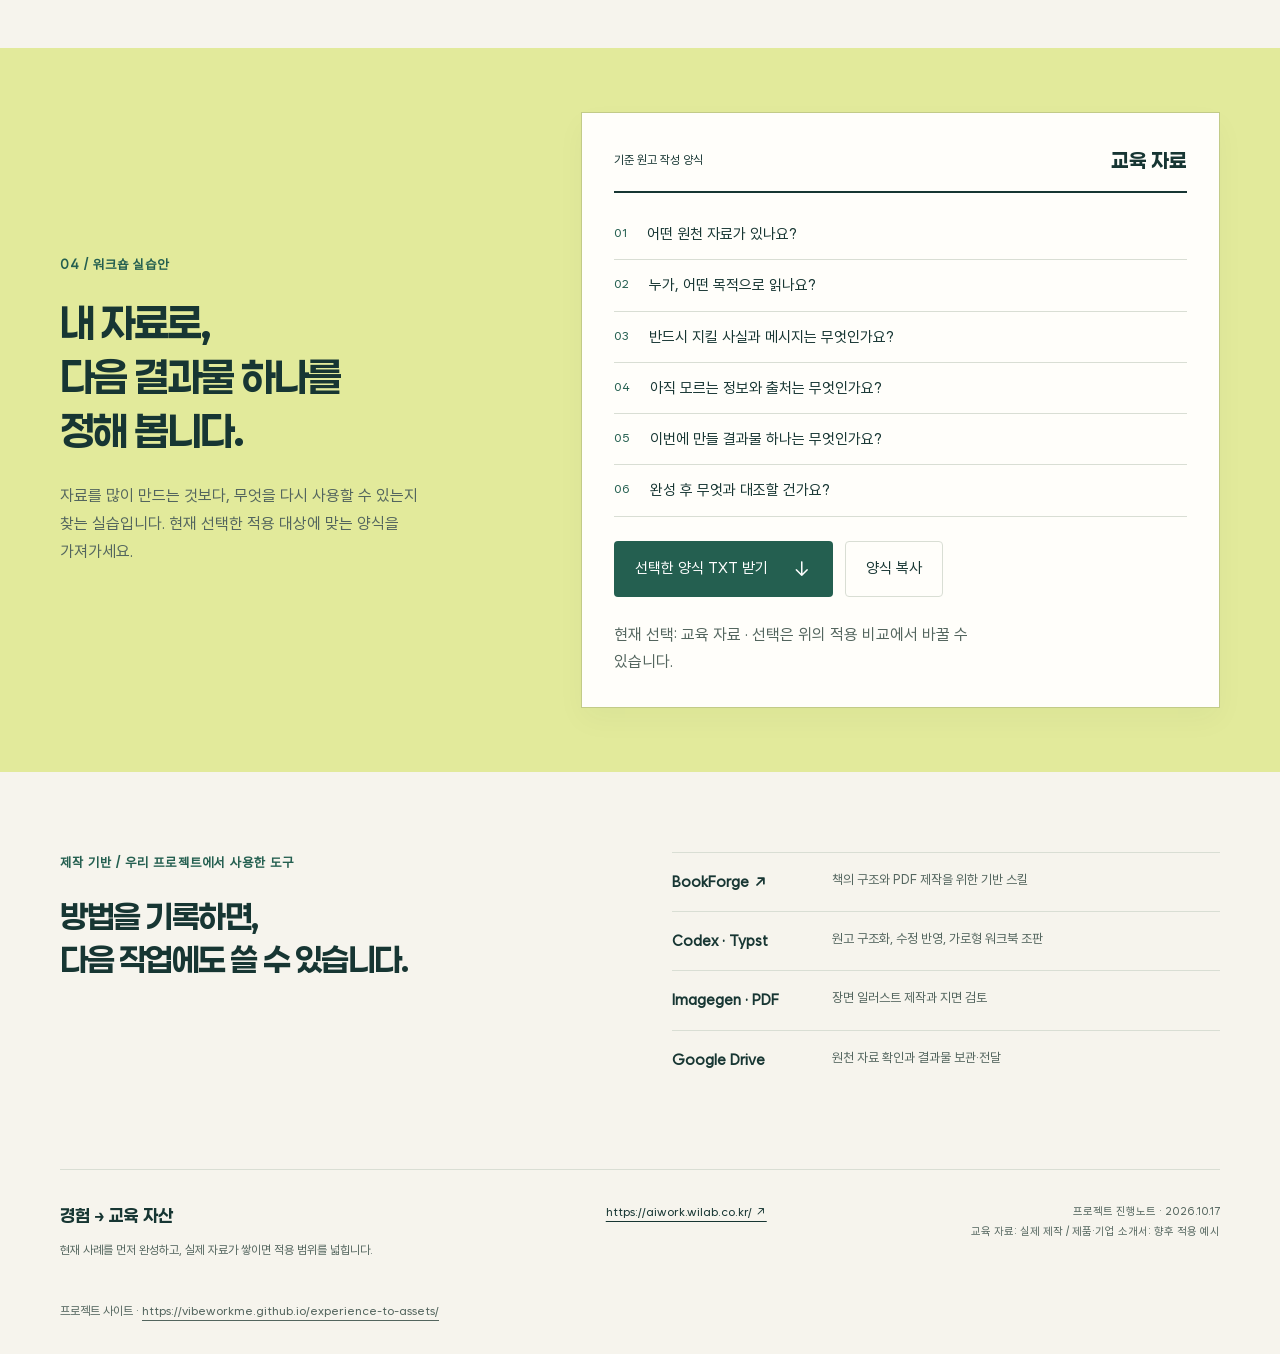
==== commit 40ef1afe: "Show website addresses in contact and footer" ====
--- a/expansion.html
+++ b/expansion.html
@@ -85,6 +85,6 @@
 
     <section id="tools" class="section-width tools-section" aria-labelledby="tools-title"><div><p class="eyebrow">제작 기반 / 우리 프로젝트에서 사용한 도구</p><h2 id="tools-title">방법을 기록하면,<br>다음 작업에도 쓸 수 있습니다.</h2></div><div class="tool-list"><a href="https://github.com/gongnyang/bookforge" target="_blank" rel="noopener"><strong>BookForge ↗</strong><span>책의 구조와 PDF 제작을 위한 기반 스킬</span></a><div><strong>Codex · Typst</strong><span>원고 구조화, 수정 반영, 가로형 워크북 조판</span></div><div><strong>Imagegen · PDF</strong><span>장면 일러스트 제작과 지면 검토</span></div><div><strong>Google Drive</strong><span>원천 자료 확인과 결과물 보관·전달</span></div></div></section>
   </main>
-  <footer class="site-footer section-width"><div><strong>경험 → 교육 자산</strong><p>현재 사례를 먼저 완성하고, 실제 자료가 쌓이면 적용 범위를 넓힙니다.</p></div><a href="https://aiwork.wilab.co.kr/" target="_blank" rel="noopener">AI 실무 사이트 ↗</a><small>프로젝트 진행노트 · 2026.10.17<br>교육 자료: 실제 제작 / 제품·기업 소개서: 향후 적용 예시</small></footer>
+  <footer class="site-footer section-width"><div><strong>경험 → 교육 자산</strong><p>현재 사례를 먼저 완성하고, 실제 자료가 쌓이면 적용 범위를 넓힙니다.</p></div><a href="https://aiwork.wilab.co.kr/" target="_blank" rel="noopener">https://aiwork.wilab.co.kr/ ↗</a><small>프로젝트 진행노트 · 2026.10.17<br>교육 자료: 실제 제작 / 제품·기업 소개서: 향후 적용 예시</small><p class="published-address">프로젝트 사이트 · <a href="https://vibeworkme.github.io/experience-to-assets/">https://vibeworkme.github.io/experience-to-assets/</a></p></footer>
 </body>
 </html>
--- a/styles.css
+++ b/styles.css
@@ -14,5 +14,6 @@
 @media(max-width:1100px){.hero{gap:40px}.section-heading h2,.workshop-grid h2{font-size:34px}.proof-paper{margin-left:12px;gap:12px;padding:16px}.proof-paper strong{font-size:20px}.proof-paper p{font-size:10px}.proof-paper .eyebrow{font-size:9px}.case-panel,.reuse-columns,.workshop-grid,.tools-section{gap:40px}.document{padding:24px}}
 @media(max-width:960px){.section-width{width:calc(100% - 48px)}.site-header{padding:20px 24px}.site-header nav{gap:16px;font-size:13px}.brand{font-size:15px}.brand small{font-size:10px}.hero{grid-template-columns:1fr;gap:40px;padding-block:48px 64px}.hero-copy{max-width:640px}.hero h1{font-size:56px}.hero h1 br:nth-of-type(2){display:none}.hero-lede{max-width:560px}.hero-visual{max-width:620px;justify-self:center;width:100%;padding-top:0}.proof-paper{margin-left:48px;margin-top:-48px;padding:24px;gap:24px}.proof-paper strong{font-size:28px}.proof-paper p{font-size:13px}.proof-paper .eyebrow{font-size:11px}.steps{gap:16px}.steps h3{font-size:21px}.steps p{font-size:13px}.source-rule{gap:32px}.case-panel{grid-template-columns:1fr 1fr;gap:28px}.case-info h3{font-size:26px}.case-visual{padding:16px}.document{padding:20px;min-height:440px}.document h4{font-size:23px}.section-heading{align-items:start;gap:24px}.section-heading>p{max-width:280px}.reuse-columns{gap:32px}.reuse-columns li{grid-template-columns:1fr;gap:4px}.workshop-grid,.tools-section{grid-template-columns:1fr}.workshop-grid>div>p:not(.eyebrow){max-width:560px}.workshop-grid h2 br:nth-of-type(2){display:none}.tool-list>a,.tool-list>div{grid-template-columns:180px 1fr}.site-footer{grid-template-columns:1.4fr 1fr}.site-footer small{grid-column:1/-1;text-align:left}}
 @media(max-width:620px){html{scroll-padding-top:24px}.section-width{width:calc(100% - 40px)}.site-header{padding:16px 20px;align-items:flex-start}.brand-mark{width:32px;height:36px;font-size:23px}.brand{font-size:13px;gap:8px}.brand small{max-width:180px;font-size:9px}.site-header nav{flex-direction:column;gap:0;text-align:right;font-size:11px;line-height:1.5}.site-header nav a{padding:3px 0}.hero{padding-block:40px 48px;gap:32px}.hero h1{font-size:42px;line-height:1.3}.hero h1 br:nth-of-type(2){display:initial}.eyebrow{font-size:11px;margin-bottom:16px}.hero-lede{font-size:16px;margin-top:24px}.hero .button{margin-top:24px}.hero-note{font-size:12px}.hero-visual{padding-top:8px}.visual-heading{font-size:10px;gap:8px}.status{font-size:11px}.proof-paper{margin-left:12px;margin-top:-24px;gap:12px;padding:12px}.proof-paper strong{font-size:20px}.proof-paper p{font-size:10px;margin-top:8px}.proof-paper .eyebrow{font-size:8px}.hero-visual figcaption{padding-left:12px;font-size:10px;margin-top:16px}.section-heading{display:block;margin-bottom:32px}.section-heading h2,.workshop-grid h2,.tools-section h2{font-size:28px;line-height:1.45}.section-heading>p{margin-top:20px;max-width:100%;font-size:14px}.section-heading>p br{display:none}.process-band{padding-block:48px}.steps{grid-template-columns:1fr;gap:0}.steps li{display:grid;grid-template-columns:24px 80px 1fr;gap:12px;align-items:start;padding:16px 0}.steps h3{margin:0;font-size:18px;line-height:1.6}.steps li>span{font-size:11px;line-height:2.5}.steps p{font-size:13px;line-height:1.8}.source-rule{grid-template-columns:1fr;gap:16px;padding-top:24px;margin-top:24px}.source-rule strong{font-size:15px}.source-rule strong span{font-size:23px}.source-rule p{font-size:14px}.case-section{padding-block:48px 32px}.tabs{margin-bottom:28px}.tabs button{font-size:17px;padding:16px 10px;min-height:80px;line-height:1.5;white-space:nowrap}.tabs span{font-size:10px}.case-panel{grid-template-columns:1fr;gap:28px}.case-info h3{font-size:27px}.case-info>p:not(.status){font-size:15px}.case-facts dd{font-size:14px}.case-visual{padding:20px}.document{padding:24px;min-height:420px}.document h4{font-size:25px}.case-boundary{font-size:12px!important}.output-tags{gap:6px;margin-top:20px}.output-tags span{font-size:11px;padding:5px 8px}.reuse-section{padding-block:24px 48px}.reuse-columns{grid-template-columns:1fr;gap:32px}.reuse-columns h3{font-size:25px}.reuse-columns li{grid-template-columns:110px 1fr;gap:12px;font-size:13px}.workshop-band{padding-block:48px}.workshop-grid{gap:32px}.workshop-grid>div>p:not(.eyebrow){font-size:15px}.worksheet{padding:24px 20px}.worksheet-head{align-items:flex-start;flex-direction:column;gap:8px}.worksheet-head strong{font-size:19px}.worksheet li{font-size:14px;gap:12px}.worksheet-actions{gap:8px}.worksheet-actions .button{padding:12px 14px;gap:8px;font-size:13px}.copy-status{font-size:10px}.tools-section{padding-block:48px;gap:24px}.tool-list>a,.tool-list>div{grid-template-columns:1fr;gap:4px}.tool-list strong{font-size:15px}.tool-list span{font-size:13px}.site-footer{grid-template-columns:1fr;gap:20px}.site-footer small{grid-column:auto}.site-footer p{font-size:12px}}
+.site-footer>a{min-width:0;overflow-wrap:anywhere}.site-footer .published-address{grid-column:1/-1;overflow-wrap:anywhere}
 @media(prefers-reduced-motion:reduce){html{scroll-behavior:auto}*{transition:none!important;animation:none!important}}
 @media print{.site-header nav,.hero .button,.worksheet-actions,.copy-status{display:none}.section-width{width:100%}.site-header{padding:20px 0}.hero{padding-top:32px}.case-panel[hidden]{display:grid;break-before:page}.process-band{color:var(--ink);background:var(--paper)}.process-band p,.process-band .eyebrow{color:var(--ink)}.source-rule strong span{color:var(--green)}.case-panel,.reuse-columns,.workshop-grid{break-inside:avoid}.tabs{display:none}.tools-section{padding-block:32px}}
